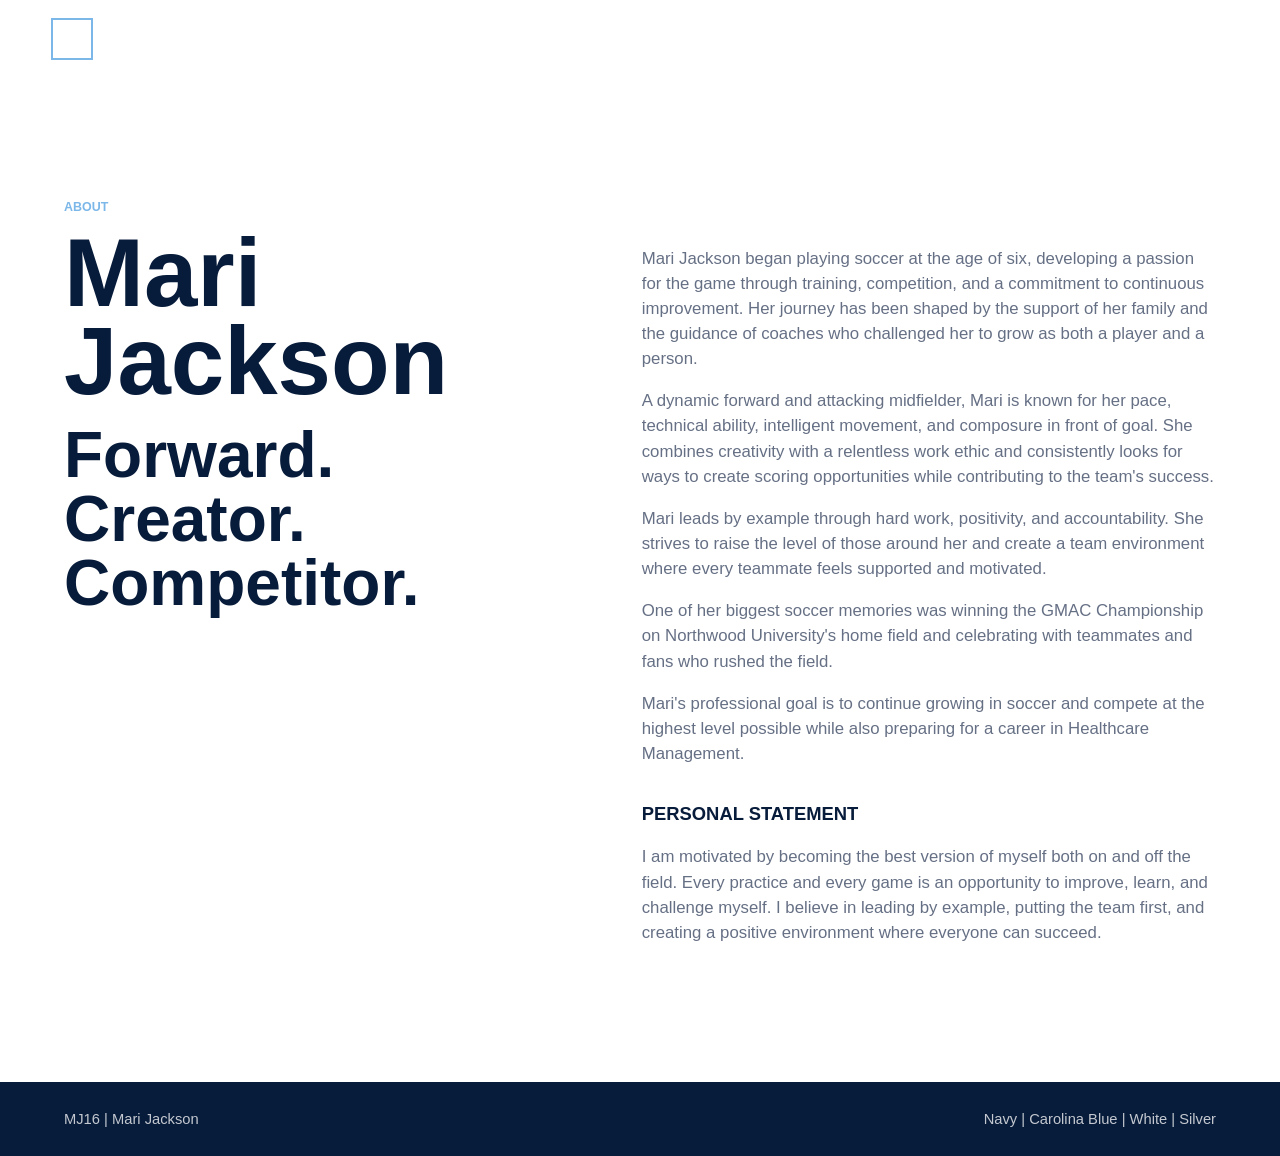
==== about.html @ 8f15c68c "Initial MJ16 portfolio website" ====
<!doctype html>
<html lang="en">
  <head>
    <meta charset="utf-8">
    <meta name="viewport" content="width=device-width, initial-scale=1">
    <title>About | Mari Jackson MJ16</title>
    <link rel="stylesheet" href="assets/css/styles.css">
  </head>
  <body>
    <header class="site-header is-scrolled" data-header>
      <a class="brand" href="index.html"><span class="brand-mark">MJ</span><span class="brand-word">MJ16</span></a>
      <button class="nav-toggle" type="button" aria-label="Open navigation" aria-expanded="false" data-nav-toggle><span></span><span></span><span></span></button>
      <nav class="site-nav" data-nav>
        <a href="about.html">About</a><a href="profile.html">Profile</a><a href="stats.html">Stats</a><a href="highlights.html">Highlights</a><a href="gallery.html">Gallery</a><a href="resume.html">Resume</a><a href="contact.html">Contact</a>
      </nav>
    </header>
    <main class="subpage">
      <section class="section about">
        <div class="section-kicker">About</div>
        <div class="split">
          <div><h1 class="page-title">Mari Jackson</h1><h2>Forward. Creator. Competitor.</h2></div>
          <div class="copy-block">
            <p>Mari Jackson began playing soccer at the age of six, developing a passion for the game through training, competition, and a commitment to continuous improvement. Her journey has been shaped by the support of her family and the guidance of coaches who challenged her to grow as both a player and a person.</p>
            <p>A dynamic forward and attacking midfielder, Mari is known for her pace, technical ability, intelligent movement, and composure in front of goal. She combines creativity with a relentless work ethic and consistently looks for ways to create scoring opportunities while contributing to the team's success.</p>
            <p>Mari leads by example through hard work, positivity, and accountability. She strives to raise the level of those around her and create a team environment where every teammate feels supported and motivated.</p>
            <p>One of her biggest soccer memories was winning the GMAC Championship on Northwood University's home field and celebrating with teammates and fans who rushed the field.</p>
            <p>Mari's professional goal is to continue growing in soccer and compete at the highest level possible while also preparing for a career in Healthcare Management.</p>
            <h3>Personal Statement</h3>
            <p>I am motivated by becoming the best version of myself both on and off the field. Every practice and every game is an opportunity to improve, learn, and challenge myself. I believe in leading by example, putting the team first, and creating a positive environment where everyone can succeed.</p>
          </div>
        </div>
      </section>
    </main>
    <footer class="site-footer"><span>MJ16 | Mari Jackson</span><span>Navy | Carolina Blue | White | Silver</span></footer>
    <script src="assets/js/main.js"></script>
  </body>
</html>
---- assets/css/styles.css ----
:root {
  --navy: #071b3a;
  --navy-2: #0d2a55;
  --carolina: #7bb7e8;
  --carolina-strong: #4b9fe1;
  --white: #ffffff;
  --silver: #c7ced8;
  --silver-2: #eef2f6;
  --ink: #101826;
  --muted: #667085;
  --shadow: 0 22px 70px rgba(7, 27, 58, 0.22);
}

* {
  box-sizing: border-box;
}

html {
  scroll-behavior: smooth;
}

body {
  margin: 0;
  color: var(--ink);
  background: var(--white);
  font-family: Arial, Helvetica, sans-serif;
  line-height: 1.5;
}

img {
  max-width: 100%;
  display: block;
}

a {
  color: inherit;
}

.site-header {
  position: fixed;
  inset: 0 0 auto;
  z-index: 20;
  display: flex;
  align-items: center;
  justify-content: space-between;
  gap: 24px;
  padding: 18px clamp(18px, 4vw, 56px);
  color: var(--white);
  transition: background 180ms ease, box-shadow 180ms ease, padding 180ms ease;
}

.site-header.is-scrolled {
  padding-top: 12px;
  padding-bottom: 12px;
  background: rgba(7, 27, 58, 0.94);
  box-shadow: 0 12px 36px rgba(0, 0, 0, 0.22);
  backdrop-filter: blur(14px);
}

.brand {
  display: inline-flex;
  align-items: center;
  gap: 10px;
  text-decoration: none;
  font-weight: 800;
}

.brand-mark {
  display: grid;
  place-items: center;
  width: 42px;
  height: 42px;
  border: 2px solid var(--carolina);
  background: rgba(255, 255, 255, 0.08);
  color: var(--white);
}

.brand-word {
  letter-spacing: 0;
  font-size: 1.05rem;
}

.site-nav {
  display: flex;
  align-items: center;
  gap: clamp(12px, 2vw, 28px);
  font-size: 0.9rem;
  font-weight: 700;
  text-transform: uppercase;
}

.site-nav a {
  text-decoration: none;
  color: rgba(255, 255, 255, 0.86);
}

.site-nav a:hover,
.site-nav a:focus-visible {
  color: var(--carolina);
}

.nav-toggle {
  display: none;
  width: 44px;
  height: 44px;
  border: 1px solid rgba(255, 255, 255, 0.38);
  background: rgba(255, 255, 255, 0.08);
  padding: 10px;
}

.nav-toggle span {
  display: block;
  height: 2px;
  margin: 5px 0;
  background: var(--white);
}

.hero {
  position: relative;
  min-height: 100svh;
  overflow: hidden;
  display: grid;
  align-items: center;
  padding: 116px clamp(18px, 5vw, 72px) 84px;
  color: var(--white);
}

.hero-image,
.hero-overlay {
  position: absolute;
  inset: 0;
  width: 100%;
  height: 100%;
}

.hero-image {
  object-fit: cover;
  object-position: center;
}

.hero-overlay {
  background:
    linear-gradient(90deg, rgba(7, 27, 58, 0.92) 0%, rgba(7, 27, 58, 0.68) 43%, rgba(7, 27, 58, 0.18) 100%),
    linear-gradient(0deg, rgba(7, 27, 58, 0.7), rgba(7, 27, 58, 0.02) 42%);
}

.hero-content {
  position: relative;
  z-index: 2;
  width: min(760px, 100%);
}

.eyebrow,
.section-kicker,
.panel-label {
  margin: 0 0 12px;
  color: var(--carolina);
  font-size: 0.78rem;
  font-weight: 800;
  letter-spacing: 0;
  text-transform: uppercase;
}

.hero h1 {
  margin: 0;
  font-size: clamp(3.6rem, 10vw, 8.8rem);
  line-height: 0.9;
  font-weight: 900;
}

.hero-copy {
  width: min(560px, 100%);
  margin: 24px 0 0;
  color: rgba(255, 255, 255, 0.88);
  font-size: clamp(1.05rem, 2vw, 1.35rem);
}

.hero-actions,
.resume-band {
  display: flex;
  align-items: center;
  gap: 14px;
  flex-wrap: wrap;
  margin-top: 34px;
}

.button {
  min-height: 48px;
  display: inline-flex;
  align-items: center;
  justify-content: center;
  padding: 13px 20px;
  border: 1px solid transparent;
  text-decoration: none;
  font-weight: 800;
  cursor: pointer;
  transition: transform 160ms ease, background 160ms ease, color 160ms ease;
}

.button:hover {
  transform: translateY(-2px);
}

.button.primary {
  background: var(--carolina);
  color: var(--navy);
}

.button.secondary {
  border-color: rgba(255, 255, 255, 0.48);
  color: var(--white);
  background: rgba(255, 255, 255, 0.08);
}

.hero-strip {
  position: absolute;
  z-index: 2;
  left: clamp(18px, 5vw, 72px);
  right: clamp(18px, 5vw, 72px);
  bottom: 24px;
  display: grid;
  grid-template-columns: repeat(3, 1fr);
  border-top: 1px solid rgba(255, 255, 255, 0.3);
  color: rgba(255, 255, 255, 0.84);
  font-weight: 700;
}

.hero-strip span {
  padding: 18px 14px 0 0;
}

.section {
  padding: clamp(72px, 10vw, 120px) clamp(18px, 5vw, 72px);
}

.subpage {
  padding-top: 78px;
}

.page-title {
  margin: 0 0 18px;
  color: var(--navy);
  font-size: clamp(3rem, 8vw, 6rem);
  line-height: 0.92;
  font-weight: 900;
}

.split,
.contact-grid {
  display: grid;
  grid-template-columns: minmax(0, 0.85fr) minmax(0, 1fr);
  gap: clamp(36px, 7vw, 92px);
  align-items: start;
}

h2 {
  margin: 0;
  color: var(--navy);
  font-size: clamp(2rem, 5vw, 4rem);
  line-height: 1;
}

h3 {
  margin: 34px 0 10px;
  color: var(--navy);
  font-size: 1.15rem;
  text-transform: uppercase;
}

.copy-block p,
.section-heading p,
.resume-band p,
.contact p,
.profile-panel p {
  color: var(--muted);
  font-size: 1.05rem;
}

.profile,
.highlights,
.contact,
.references,
.links-section {
  background: var(--silver-2);
}

.profile-grid {
  display: grid;
  grid-template-columns: repeat(4, 1fr);
  gap: 14px;
}

.profile-panel {
  min-height: 160px;
  padding: 24px;
  background: var(--white);
  box-shadow: 0 1px 0 rgba(7, 27, 58, 0.08);
}

.profile-panel.featured {
  grid-column: span 2;
  grid-row: span 2;
  background: var(--navy);
  color: var(--white);
}

.profile-panel.featured h2,
.profile-panel.featured p {
  color: var(--white);
}

.profile-panel strong {
  display: block;
  color: var(--navy);
  font-size: 1.35rem;
  line-height: 1.15;
}

.section-heading {
  display: flex;
  justify-content: space-between;
  gap: 28px;
  align-items: end;
  margin-bottom: 32px;
}

.section-heading p {
  max-width: 420px;
  margin: 0;
}

.source-note {
  margin: 18px 0 0;
  color: var(--muted);
  font-size: 0.95rem;
}

.source-note a {
  color: var(--navy);
  font-weight: 800;
}

.stats-table-wrap {
  overflow-x: auto;
  box-shadow: var(--shadow);
}

table {
  width: 100%;
  border-collapse: collapse;
  min-width: 760px;
  background: var(--white);
}

th,
td {
  padding: 18px 20px;
  text-align: left;
  border-bottom: 1px solid #e6eaf0;
}

th {
  background: var(--navy);
  color: var(--white);
  font-size: 0.78rem;
  text-transform: uppercase;
}

td {
  font-weight: 700;
}

.video-frame {
  position: relative;
  width: 100%;
  aspect-ratio: 16 / 9;
  background: var(--navy);
  box-shadow: var(--shadow);
}

.video-frame iframe {
  position: absolute;
  inset: 0;
  width: 100%;
  height: 100%;
  border: 0;
}

.video-container {
  position: relative;
  width: 100%;
  aspect-ratio: 16 / 9;
  background: var(--navy);
  box-shadow: var(--shadow);
}

.video-container iframe {
  position: absolute;
  inset: 0;
  width: 100%;
  height: 100%;
  border: 0;
}

.gallery-grid {
  display: grid;
  grid-template-columns: repeat(4, 1fr);
  gap: 18px;
}

.gallery-grid figure {
  margin: 0;
  position: relative;
  min-height: 420px;
  overflow: hidden;
  background: var(--navy);
}

.gallery-grid img {
  width: 100%;
  height: 100%;
  object-fit: cover;
  filter: saturate(1.05);
}

.gallery-grid figure:nth-child(2) img {
  object-position: 68% center;
}

.gallery-grid figure:nth-child(3) img {
  object-position: 35% center;
}

figcaption {
  position: absolute;
  left: 18px;
  right: 18px;
  bottom: 18px;
  padding-top: 14px;
  border-top: 1px solid rgba(255, 255, 255, 0.45);
  color: var(--white);
  font-weight: 800;
}

.resume-band {
  justify-content: space-between;
  gap: 30px;
  margin: 0;
  padding: clamp(30px, 5vw, 58px);
  background: linear-gradient(135deg, var(--navy), var(--navy-2));
  color: var(--white);
  box-shadow: var(--shadow);
}

.resume-band h2,
.resume-band p {
  color: var(--white);
}

.contact-form {
  display: grid;
  gap: 16px;
  padding: 28px;
  background: var(--white);
  box-shadow: var(--shadow);
}

.reference-grid {
  display: grid;
  grid-template-columns: repeat(3, 1fr);
  gap: 18px;
}

.link-grid {
  display: grid;
  grid-template-columns: repeat(2, 1fr);
  gap: 18px;
}

.link-card {
  display: grid;
  gap: 10px;
  min-height: 150px;
  padding: 24px;
  background: var(--white);
  color: var(--navy);
  text-decoration: none;
  box-shadow: 0 1px 0 rgba(7, 27, 58, 0.08);
}

.link-card span {
  color: var(--carolina-strong);
  font-size: 0.78rem;
  font-weight: 800;
  text-transform: uppercase;
}

.link-card strong {
  font-size: 1.35rem;
  line-height: 1.15;
}

.reference-card {
  min-height: 280px;
  padding: 24px;
  background: var(--white);
  box-shadow: 0 1px 0 rgba(7, 27, 58, 0.08);
}

.reference-card h3 {
  margin-top: 0;
}

.reference-card a {
  display: inline-block;
  color: var(--navy);
  font-weight: 800;
  overflow-wrap: anywhere;
}

blockquote {
  margin: 18px 0 0;
  padding-left: 16px;
  border-left: 3px solid var(--carolina);
  color: var(--muted);
}

label {
  display: grid;
  gap: 8px;
  color: var(--navy);
  font-weight: 800;
}

input,
textarea {
  width: 100%;
  border: 1px solid #d7dde6;
  background: #fbfcfe;
  color: var(--ink);
  padding: 14px;
  font: inherit;
}

input:focus,
textarea:focus {
  outline: 2px solid var(--carolina);
  border-color: var(--carolina);
}

.site-footer {
  display: flex;
  justify-content: space-between;
  gap: 18px;
  padding: 26px clamp(18px, 5vw, 72px);
  background: var(--navy);
  color: rgba(255, 255, 255, 0.76);
  font-size: 0.92rem;
}

@media (max-width: 900px) {
  .nav-toggle {
    display: block;
  }

  .site-nav {
    position: absolute;
    top: 100%;
    left: 18px;
    right: 18px;
    display: none;
    flex-direction: column;
    align-items: stretch;
    gap: 0;
    padding: 10px;
    background: rgba(7, 27, 58, 0.98);
    box-shadow: var(--shadow);
  }

  .site-nav.is-open {
    display: flex;
  }

  .site-nav a {
    padding: 14px;
  }

  .split,
  .contact-grid,
  .section-heading {
    grid-template-columns: 1fr;
    display: grid;
  }

  .profile-grid,
  .gallery-grid,
  .reference-grid,
  .link-grid {
    grid-template-columns: 1fr 1fr;
  }

  .profile-panel.featured {
    grid-column: 1 / -1;
  }
}

@media (max-width: 640px) {
  .hero {
    min-height: 100svh;
    padding-top: 104px;
  }

  .hero-overlay {
    background:
      linear-gradient(180deg, rgba(7, 27, 58, 0.72), rgba(7, 27, 58, 0.92)),
      linear-gradient(90deg, rgba(7, 27, 58, 0.8), rgba(7, 27, 58, 0.35));
  }

  .hero-actions,
  .resume-band,
  .site-footer {
    align-items: stretch;
    flex-direction: column;
  }

  .button {
    width: 100%;
  }

  .hero-strip {
    position: relative;
    left: auto;
    right: auto;
    bottom: auto;
    margin-top: 42px;
    grid-template-columns: 1fr;
  }

  .profile-grid,
  .gallery-grid,
  .reference-grid,
  .link-grid {
    grid-template-columns: 1fr;
  }

  .gallery-grid figure {
    min-height: 320px;
  }
}
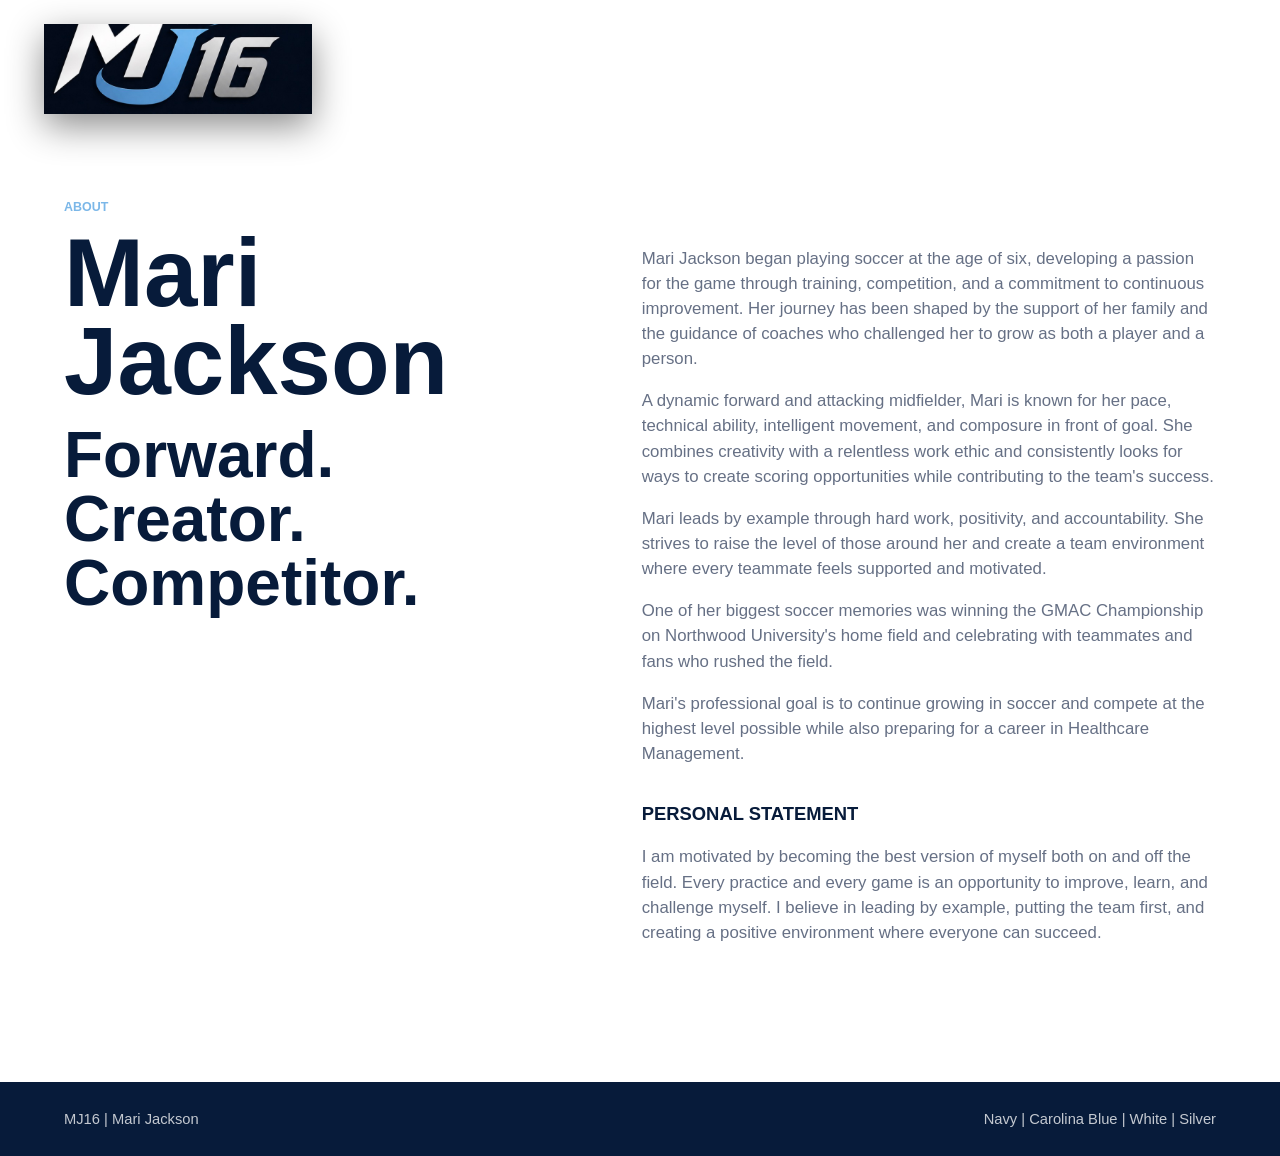
==== commit bd8f8b5a: "Fix MJ16 logo and update contact email" ====
--- a/about.html
+++ b/about.html
@@ -7,8 +7,8 @@
     <link rel="stylesheet" href="assets/css/styles.css">
   </head>
   <body>
-    <header class="site-header is-scrolled" data-header>
-      <a class="brand" href="index.html"><span class="brand-mark">MJ</span><span class="brand-word">MJ16</span></a>
+    <header class="site-header home-header is-scrolled" data-header>
+      <a class="brand home-brand" href="index.html" aria-label="MJ16 Soccer home"><img class="home-logo" src="assets/images/mj16-logo.jpg" alt="MJ16 Soccer logo"></a>
       <button class="nav-toggle" type="button" aria-label="Open navigation" aria-expanded="false" data-nav-toggle><span></span><span></span><span></span></button>
       <nav class="site-nav" data-nav>
         <a href="about.html">About</a><a href="profile.html">Profile</a><a href="stats.html">Stats</a><a href="highlights.html">Highlights</a><a href="gallery.html">Gallery</a><a href="resume.html">Resume</a><a href="contact.html">Contact</a>
--- a/assets/css/styles.css
+++ b/assets/css/styles.css
@@ -400,6 +400,56 @@
   width: 100%;
   height: 100%;
   border: 0;
+}
+
+.full-game-section {
+  margin-top: 42px;
+}
+
+.compact-heading {
+  margin-bottom: 18px;
+}
+
+.full-game-card {
+  display: grid;
+  gap: 10px;
+  margin-top: 16px;
+  padding: 26px;
+  border: 1px solid rgba(180, 189, 196, 0.72);
+  background: linear-gradient(135deg, rgba(0, 32, 91, 0.96), rgba(0, 136, 206, 0.82));
+  color: var(--white);
+  text-decoration: none;
+  box-shadow: var(--shadow);
+}
+
+.full-game-card:first-of-type {
+  margin-top: 0;
+}
+
+.full-game-card span {
+  color: var(--silver);
+  font-size: 0.78rem;
+  font-weight: 800;
+  letter-spacing: 0.08em;
+  text-transform: uppercase;
+}
+
+.full-game-card strong {
+  font-size: clamp(1.35rem, 3vw, 2.1rem);
+  line-height: 1.1;
+}
+
+.full-game-card em {
+  color: rgba(255, 255, 255, 0.78);
+  font-style: normal;
+  font-weight: 700;
+}
+
+.full-game-card:hover,
+.full-game-card:focus-visible {
+  transform: translateY(-2px);
+  outline: 2px solid var(--carolina);
+  outline-offset: 4px;
 }
 
 .gallery-grid {
@@ -647,3 +697,879 @@
     min-height: 320px;
   }
 }
+
+.home-page {
+  min-height: 100svh;
+  background: var(--white);
+  color: var(--white);
+  overflow-x: hidden;
+}
+
+.home-header {
+  width: min(100%, 1360px);
+  left: 50%;
+  right: auto;
+  transform: translateX(-50%);
+  padding: 24px clamp(22px, 3.4vw, 48px);
+  background: transparent;
+}
+
+.home-header.is-scrolled {
+  background: rgba(3, 10, 25, 0.82);
+}
+
+.home-brand {
+  width: clamp(168px, 21vw, 292px);
+  height: clamp(58px, 7vw, 92px);
+  overflow: hidden;
+  filter: drop-shadow(0 12px 18px rgba(0, 0, 0, 0.45));
+}
+
+.home-logo {
+  width: 100%;
+  height: auto;
+  max-width: none;
+  transform: translateY(-3%);
+}
+
+.poster-hero {
+  position: relative;
+  width: min(calc(100% - 28px), 1360px);
+  min-height: calc(100svh - 28px);
+  margin: 14px auto;
+  overflow: hidden;
+  border-radius: 0 86px 86px 86px;
+  background: #030a19;
+  box-shadow: 0 28px 80px rgba(2, 8, 23, 0.3);
+}
+
+.poster-image,
+.poster-shade {
+  position: absolute;
+  inset: 0;
+  width: 100%;
+  height: 100%;
+}
+
+.poster-image {
+  object-fit: cover;
+  object-position: 67% center;
+  filter: saturate(0.95) contrast(1.02);
+}
+
+.poster-shade {
+  background:
+    radial-gradient(circle at 77% 22%, rgba(255, 255, 255, 0.82) 0%, rgba(255, 255, 255, 0.52) 24%, rgba(255, 255, 255, 0.08) 45%, rgba(255, 255, 255, 0) 64%),
+    linear-gradient(90deg, rgba(1, 6, 17, 0.98) 0%, rgba(2, 9, 26, 0.92) 29%, rgba(5, 14, 34, 0.48) 55%, rgba(5, 14, 34, 0.1) 100%),
+    linear-gradient(0deg, rgba(1, 6, 17, 0.98) 0%, rgba(1, 6, 17, 0.58) 20%, rgba(1, 6, 17, 0.04) 54%);
+}
+
+.poster-content {
+  position: relative;
+  z-index: 2;
+  width: min(470px, 55vw);
+  padding: clamp(112px, 12vw, 154px) 0 clamp(156px, 16vw, 186px) clamp(28px, 3.5vw, 50px);
+}
+
+.poster-kicker {
+  position: relative;
+  margin: 0 0 28px;
+  color: #4c9fff;
+  font-size: clamp(0.74rem, 1vw, 0.95rem);
+  font-weight: 900;
+  letter-spacing: 0;
+  text-transform: uppercase;
+}
+
+.poster-kicker::after {
+  content: "";
+  position: absolute;
+  left: 0;
+  bottom: -14px;
+  width: 78px;
+  height: 3px;
+  background: #1087ff;
+  box-shadow: 0 0 16px rgba(16, 135, 255, 0.7);
+}
+
+.poster-content h1 {
+  margin: 0;
+  color: var(--white);
+  font-size: clamp(4.8rem, 11vw, 7.8rem);
+  line-height: 0.86;
+  font-weight: 950;
+  font-style: italic;
+  letter-spacing: 0;
+  text-transform: uppercase;
+  text-shadow: 0 14px 35px rgba(0, 0, 0, 0.55);
+  transform: skewX(-7deg);
+  transform-origin: left center;
+}
+
+.poster-copy {
+  width: min(100%, 430px);
+  margin: 22px 0 0;
+  color: rgba(255, 255, 255, 0.88);
+  font-size: clamp(0.94rem, 1.3vw, 1.13rem);
+  line-height: 1.42;
+}
+
+.poster-actions {
+  display: flex;
+  flex-wrap: wrap;
+  gap: 14px;
+  margin: 20px 0 22px;
+}
+
+.poster-button {
+  min-height: 52px;
+  display: inline-flex;
+  align-items: center;
+  justify-content: center;
+  gap: 12px;
+  padding: 13px 24px;
+  border: 1px solid rgba(59, 153, 255, 0.84);
+  color: var(--white);
+  font-size: 0.82rem;
+  font-weight: 900;
+  text-decoration: none;
+  text-transform: uppercase;
+  box-shadow: 0 0 0 1px rgba(12, 111, 232, 0.22), 0 12px 24px rgba(0, 0, 0, 0.3);
+}
+
+.poster-button-primary {
+  background: #128bff;
+}
+
+.poster-button-secondary {
+  background: rgba(0, 0, 0, 0.3);
+}
+
+.play-mark {
+  width: 0;
+  height: 0;
+  border-top: 8px solid transparent;
+  border-bottom: 8px solid transparent;
+  border-left: 12px solid var(--white);
+}
+
+.download-mark {
+  position: relative;
+  width: 14px;
+  height: 17px;
+  border-bottom: 3px solid var(--white);
+}
+
+.download-mark::before,
+.download-mark::after {
+  content: "";
+  position: absolute;
+  left: 50%;
+  transform: translateX(-50%);
+}
+
+.download-mark::before {
+  top: 0;
+  width: 3px;
+  height: 12px;
+  background: var(--white);
+}
+
+.download-mark::after {
+  top: 8px;
+  width: 9px;
+  height: 9px;
+  border-right: 3px solid var(--white);
+  border-bottom: 3px solid var(--white);
+  transform: translateX(-50%) rotate(45deg);
+}
+
+.player-facts {
+  display: grid;
+  grid-template-columns: repeat(4, minmax(0, 1fr));
+  gap: 20px;
+  width: min(620px, 82vw);
+  margin: 0;
+}
+
+.player-facts div {
+  display: grid;
+  grid-template-columns: 28px minmax(0, 1fr);
+  column-gap: 10px;
+  align-items: center;
+}
+
+.player-facts div::before {
+  content: "";
+  width: 24px;
+  height: 24px;
+  border-radius: 8px;
+  background: linear-gradient(135deg, #5ab0ff, #0e6df0);
+  box-shadow: 0 0 18px rgba(16, 135, 255, 0.55);
+}
+
+.player-facts dt {
+  color: rgba(226, 236, 255, 0.66);
+  font-size: 0.61rem;
+  font-weight: 800;
+  line-height: 1.1;
+  text-transform: uppercase;
+}
+
+.player-facts dd {
+  margin: 2px 0 0;
+  color: var(--white);
+  font-size: 0.78rem;
+  font-weight: 900;
+  line-height: 1.15;
+}
+
+.impact-panel {
+  position: absolute;
+  z-index: 3;
+  left: clamp(34px, 3.5vw, 56px);
+  right: clamp(34px, 3.5vw, 56px);
+  bottom: 20px;
+}
+
+.impact-title {
+  display: grid;
+  grid-template-columns: 1fr auto 1fr;
+  gap: 20px;
+  align-items: end;
+  margin: 0 auto 10px;
+  color: var(--white);
+  text-align: center;
+}
+
+.impact-title::before,
+.impact-title::after {
+  content: "";
+  height: 1px;
+  margin-bottom: 12px;
+  background: linear-gradient(90deg, transparent, rgba(35, 133, 255, 0.72));
+}
+
+.impact-title::after {
+  background: linear-gradient(90deg, rgba(35, 133, 255, 0.72), transparent);
+}
+
+.impact-title span {
+  display: block;
+  color: #4c9fff;
+  font-size: 0.72rem;
+  font-weight: 900;
+  line-height: 1.1;
+  text-transform: uppercase;
+}
+
+.impact-title h2 {
+  margin: 3px 0 0;
+  color: var(--white);
+  font-size: clamp(1.08rem, 2vw, 1.44rem);
+  line-height: 1.05;
+  font-weight: 950;
+  text-transform: uppercase;
+}
+
+.impact-cards {
+  display: grid;
+  grid-template-columns: repeat(5, minmax(0, 1fr));
+  gap: 10px;
+}
+
+.impact-cards article {
+  min-height: 116px;
+  display: grid;
+  grid-template-columns: auto auto;
+  grid-template-rows: 1fr auto;
+  column-gap: 12px;
+  align-items: center;
+  justify-content: center;
+  padding: 18px 12px 14px;
+  border: 1px solid rgba(43, 126, 244, 0.45);
+  border-radius: 8px;
+  background: rgba(1, 9, 25, 0.62);
+  box-shadow: inset 0 0 30px rgba(13, 81, 172, 0.12), 0 16px 28px rgba(0, 0, 0, 0.28);
+}
+
+.impact-icon {
+  display: grid;
+  place-items: center;
+  width: 34px;
+  height: 34px;
+  color: var(--white);
+  font-size: 0.66rem;
+  font-weight: 950;
+  border-radius: 50%;
+  background: #0f80ff;
+}
+
+.impact-cards strong {
+  color: #1c8eff;
+  font-size: clamp(2rem, 3.8vw, 3.6rem);
+  font-weight: 950;
+  line-height: 0.9;
+}
+
+.impact-cards article > span:last-child {
+  grid-column: 1 / -1;
+  margin-top: 8px;
+  color: var(--white);
+  font-size: 0.75rem;
+  font-weight: 900;
+  text-align: center;
+  text-transform: uppercase;
+}
+
+@media (max-width: 980px) {
+  .home-header {
+    padding-top: 18px;
+  }
+
+  .poster-hero {
+    min-height: auto;
+  }
+
+  .poster-content {
+    width: min(610px, 100%);
+    padding: 118px 28px 260px;
+  }
+
+  .poster-image {
+    object-position: 66% bottom;
+  }
+
+  .poster-shade {
+    background:
+      linear-gradient(180deg, rgba(1, 6, 17, 0.58) 0%, rgba(1, 6, 17, 0.28) 39%, rgba(1, 6, 17, 0.95) 100%),
+      linear-gradient(90deg, rgba(1, 6, 17, 0.94) 0%, rgba(1, 6, 17, 0.54) 58%, rgba(1, 6, 17, 0.04) 100%);
+  }
+
+  .impact-cards {
+    grid-template-columns: repeat(3, minmax(0, 1fr));
+  }
+}
+
+@media (max-width: 640px) {
+  .home-header {
+    padding: 14px 22px;
+  }
+
+  .home-brand {
+    width: 148px;
+    height: 50px;
+  }
+
+  .poster-hero {
+    width: 100%;
+    min-height: 100svh;
+    margin: 0;
+    border-radius: 0 0 42px 42px;
+  }
+
+  .poster-image {
+    height: 46%;
+    object-position: 64% bottom;
+  }
+
+  .poster-shade {
+    background:
+      linear-gradient(180deg, rgba(1, 6, 17, 0.05) 0%, rgba(1, 6, 17, 0.65) 36%, rgba(1, 6, 17, 1) 50%),
+      linear-gradient(90deg, rgba(1, 6, 17, 0.72), rgba(1, 6, 17, 0.06));
+  }
+
+  .poster-content {
+    width: 100%;
+    padding: min(58vh, 430px) 22px 22px;
+  }
+
+  .poster-content h1 {
+    font-size: clamp(4.2rem, 20vw, 6.2rem);
+  }
+
+  .poster-copy {
+    font-size: 0.96rem;
+  }
+
+  .poster-actions {
+    display: grid;
+    grid-template-columns: 1fr;
+  }
+
+  .poster-button {
+    width: 100%;
+  }
+
+  .player-facts {
+    width: 100%;
+    grid-template-columns: repeat(2, minmax(0, 1fr));
+    gap: 16px 12px;
+  }
+
+  .impact-panel {
+    position: relative;
+    left: auto;
+    right: auto;
+    bottom: auto;
+    padding: 18px 22px 28px;
+  }
+
+  .impact-title {
+    grid-template-columns: 1fr;
+    gap: 6px;
+  }
+
+  .impact-title::before,
+  .impact-title::after {
+    display: none;
+  }
+
+  .impact-cards {
+    grid-template-columns: 1fr;
+  }
+
+  .impact-cards article {
+    min-height: 92px;
+  }
+}
+
+.profile-page {
+  background: #eef2f6;
+  color: var(--ink);
+  overflow-x: hidden;
+}
+
+.profile-hero {
+  position: relative;
+  min-height: 760px;
+  padding: 130px clamp(18px, 5vw, 72px) 72px;
+  overflow: hidden;
+  background:
+    linear-gradient(135deg, rgba(1, 7, 20, 0.98), rgba(6, 24, 55, 0.98) 56%, rgba(10, 55, 112, 0.92)),
+    #030a19;
+  color: var(--white);
+}
+
+.profile-hero::before {
+  content: "MJ16";
+  position: absolute;
+  right: -2vw;
+  bottom: -9vw;
+  color: rgba(255, 255, 255, 0.035);
+  font-size: clamp(9rem, 25vw, 23rem);
+  font-weight: 950;
+  font-style: italic;
+  line-height: 0.8;
+}
+
+.profile-hero-shade {
+  position: absolute;
+  inset: 0;
+  background:
+    radial-gradient(circle at 75% 20%, rgba(76, 159, 255, 0.26), transparent 34%),
+    linear-gradient(0deg, rgba(1, 6, 17, 0.82), transparent 44%);
+}
+
+.profile-hero-inner {
+  position: relative;
+  z-index: 2;
+  display: grid;
+  grid-template-columns: minmax(0, 0.88fr) minmax(360px, 0.72fr);
+  gap: clamp(30px, 6vw, 86px);
+  align-items: center;
+  max-width: 1240px;
+  margin: 0 auto;
+}
+
+.profile-copy h1 {
+  margin: 0;
+  color: var(--white);
+  font-size: clamp(4.5rem, 10vw, 9.2rem);
+  line-height: 0.86;
+  font-weight: 950;
+  font-style: italic;
+  letter-spacing: 0;
+  text-transform: uppercase;
+  transform: skewX(-7deg);
+  transform-origin: left center;
+  text-shadow: 0 18px 34px rgba(0, 0, 0, 0.45);
+}
+
+.profile-copy > p:not(.poster-kicker) {
+  width: min(100%, 620px);
+  margin: 24px 0 0;
+  color: rgba(255, 255, 255, 0.82);
+  font-size: clamp(1rem, 1.6vw, 1.24rem);
+}
+
+.profile-actions {
+  display: flex;
+  flex-wrap: wrap;
+  gap: 14px;
+  margin-top: 28px;
+}
+
+.profile-photo-card {
+  position: relative;
+  min-height: 560px;
+  margin: 0;
+  overflow: hidden;
+  border: 1px solid rgba(76, 159, 255, 0.34);
+  border-radius: 0 48px 48px 48px;
+  background: #061426;
+  box-shadow: 0 30px 70px rgba(0, 0, 0, 0.42);
+}
+
+.profile-photo-card img {
+  width: 100%;
+  height: 100%;
+  min-height: 560px;
+  object-fit: cover;
+  object-position: center;
+}
+
+.profile-photo-card figcaption {
+  left: 22px;
+  right: 22px;
+  bottom: 22px;
+  color: var(--white);
+  border-top-color: rgba(76, 159, 255, 0.72);
+  font-size: 0.95rem;
+  text-transform: uppercase;
+}
+
+.profile-band {
+  position: relative;
+  z-index: 4;
+  width: min(calc(100% - 36px), 1180px);
+  margin: -54px auto 0;
+  padding: 18px;
+  border: 1px solid rgba(76, 159, 255, 0.25);
+  border-radius: 8px;
+  background: rgba(3, 10, 25, 0.94);
+  box-shadow: 0 24px 70px rgba(7, 27, 58, 0.28);
+}
+
+.profile-fact-grid {
+  display: grid;
+  grid-template-columns: repeat(4, minmax(0, 1fr));
+  gap: 12px;
+  margin: 0;
+}
+
+.profile-fact-grid div {
+  min-height: 96px;
+  padding: 16px;
+  border: 1px solid rgba(76, 159, 255, 0.22);
+  background: rgba(255, 255, 255, 0.035);
+}
+
+.profile-fact-grid dt {
+  color: #4c9fff;
+  font-size: 0.68rem;
+  font-weight: 900;
+  text-transform: uppercase;
+}
+
+.profile-fact-grid dd {
+  margin: 8px 0 0;
+  color: var(--white);
+  font-size: 0.92rem;
+  font-weight: 900;
+  line-height: 1.25;
+}
+
+.profile-section {
+  padding: clamp(72px, 9vw, 112px) clamp(18px, 5vw, 72px);
+}
+
+.profile-section-heading {
+  max-width: 1120px;
+  margin: 0 auto 30px;
+}
+
+.profile-section-heading h2,
+.profile-media-strip h2 {
+  color: var(--navy);
+  font-size: clamp(2.5rem, 6vw, 5.6rem);
+  font-style: italic;
+  font-weight: 950;
+  line-height: 0.9;
+  text-transform: uppercase;
+}
+
+.profile-two-column {
+  display: grid;
+  grid-template-columns: minmax(0, 1fr) minmax(0, 1fr);
+  gap: 18px;
+  max-width: 1120px;
+  margin: 0 auto;
+}
+
+.profile-panel-dark,
+.profile-panel-light,
+.profile-detail-grid article {
+  border-radius: 8px;
+  box-shadow: 0 18px 50px rgba(7, 27, 58, 0.12);
+}
+
+.profile-panel-dark {
+  padding: clamp(28px, 4vw, 46px);
+  background: linear-gradient(135deg, #030a19, #092657);
+  color: var(--white);
+}
+
+.profile-panel-dark.compact {
+  background: linear-gradient(135deg, #061426, #0d2a55);
+}
+
+.profile-panel-light {
+  padding: clamp(28px, 4vw, 46px);
+  background: var(--white);
+}
+
+.profile-panel-dark h3,
+.profile-panel-light h3,
+.profile-detail-grid h3 {
+  margin: 0 0 18px;
+  color: inherit;
+  font-size: 1rem;
+  letter-spacing: 0;
+  text-transform: uppercase;
+}
+
+.profile-panel-dark p {
+  margin: 0;
+  color: rgba(255, 255, 255, 0.78);
+  font-size: 1.04rem;
+}
+
+.profile-panel-dark p + p {
+  margin-top: 18px;
+}
+
+.profile-card-copy {
+  margin: 0;
+  color: var(--muted);
+  font-size: 1.04rem;
+}
+
+.profile-list {
+  display: grid;
+  gap: 12px;
+  margin: 0;
+  padding: 0;
+  list-style: none;
+}
+
+.profile-list li {
+  display: flex;
+  justify-content: space-between;
+  gap: 18px;
+  padding-bottom: 12px;
+  border-bottom: 1px solid #dfe6ef;
+}
+
+.profile-list strong {
+  color: var(--navy);
+  font-size: 0.78rem;
+  text-transform: uppercase;
+}
+
+.profile-list span {
+  color: var(--muted);
+  font-weight: 800;
+  text-align: right;
+}
+
+.profile-recruit-list {
+  display: grid;
+  gap: 14px;
+  margin: 0;
+  padding: 0;
+  list-style: none;
+}
+
+.profile-recruit-list li {
+  display: grid;
+  gap: 5px;
+  padding-bottom: 14px;
+  border-bottom: 1px solid rgba(255, 255, 255, 0.14);
+}
+
+.profile-recruit-list strong {
+  color: #4c9fff;
+  font-size: 0.72rem;
+  text-transform: uppercase;
+}
+
+.profile-recruit-list span,
+.profile-recruit-list a {
+  color: rgba(255, 255, 255, 0.82);
+  font-weight: 800;
+}
+
+.profile-details {
+  background: #071b3a;
+}
+
+.profile-details .profile-section-heading h2 {
+  color: var(--white);
+}
+
+.profile-detail-grid {
+  display: grid;
+  grid-template-columns: repeat(3, minmax(0, 1fr));
+  gap: 18px;
+  max-width: 1120px;
+  margin: 0 auto;
+}
+
+.profile-detail-grid article {
+  min-height: 340px;
+  padding: 28px;
+  border: 1px solid rgba(76, 159, 255, 0.3);
+  background: rgba(255, 255, 255, 0.045);
+  color: var(--white);
+}
+
+.detail-number {
+  display: inline-flex;
+  margin-bottom: 38px;
+  color: #4c9fff;
+  font-size: 0.82rem;
+  font-weight: 950;
+}
+
+.profile-detail-grid ul {
+  display: grid;
+  gap: 12px;
+  margin: 0;
+  padding: 0;
+  list-style: none;
+}
+
+.profile-detail-grid li {
+  position: relative;
+  padding-left: 20px;
+  color: rgba(255, 255, 255, 0.78);
+  font-weight: 700;
+}
+
+.profile-detail-grid li::before {
+  content: "";
+  position: absolute;
+  left: 0;
+  top: 0.62em;
+  width: 8px;
+  height: 2px;
+  background: #4c9fff;
+}
+
+.profile-media-strip {
+  display: grid;
+  grid-template-columns: minmax(180px, 0.62fr) minmax(280px, 0.86fr) minmax(180px, 0.62fr);
+  gap: clamp(18px, 3vw, 34px);
+  align-items: center;
+  padding: clamp(64px, 8vw, 98px) clamp(18px, 5vw, 72px);
+  background: var(--white);
+}
+
+.profile-media-strip img {
+  width: 100%;
+  aspect-ratio: 4 / 5;
+  object-fit: cover;
+  border-radius: 8px;
+  box-shadow: 0 18px 50px rgba(7, 27, 58, 0.16);
+}
+
+.profile-media-strip p:not(.section-kicker) {
+  margin: 20px 0 0;
+  color: var(--muted);
+  font-size: 1.06rem;
+}
+
+.profile-footer {
+  background: #030a19;
+}
+
+@media (max-width: 980px) {
+  .profile-hero {
+    min-height: auto;
+    padding-top: 112px;
+  }
+
+  .profile-hero-inner,
+  .profile-two-column,
+  .profile-media-strip {
+    grid-template-columns: 1fr;
+  }
+
+  .profile-photo-card,
+  .profile-photo-card img {
+    min-height: 440px;
+  }
+
+  .profile-fact-grid {
+    grid-template-columns: repeat(3, minmax(0, 1fr));
+  }
+
+  .profile-detail-grid {
+    grid-template-columns: 1fr;
+  }
+
+  .profile-media-strip img {
+    aspect-ratio: 16 / 10;
+  }
+}
+
+@media (max-width: 640px) {
+  .profile-hero {
+    padding: 98px 18px 54px;
+  }
+
+  .profile-copy h1 {
+    font-size: clamp(4rem, 19vw, 5.6rem);
+  }
+
+  .profile-actions {
+    display: grid;
+    grid-template-columns: 1fr;
+  }
+
+  .profile-photo-card {
+    border-radius: 0 34px 34px 34px;
+  }
+
+  .profile-photo-card,
+  .profile-photo-card img {
+    min-height: 360px;
+  }
+
+  .profile-band {
+    margin-top: 0;
+    width: 100%;
+    border-radius: 0;
+  }
+
+  .profile-fact-grid {
+    grid-template-columns: 1fr;
+  }
+
+  .profile-list li {
+    display: grid;
+  }
+
+  .profile-list span {
+    text-align: left;
+  }
+
+  .profile-detail-grid article {
+    min-height: auto;
+  }
+
+  .profile-media-strip {
+    padding-top: 54px;
+  }
+}
